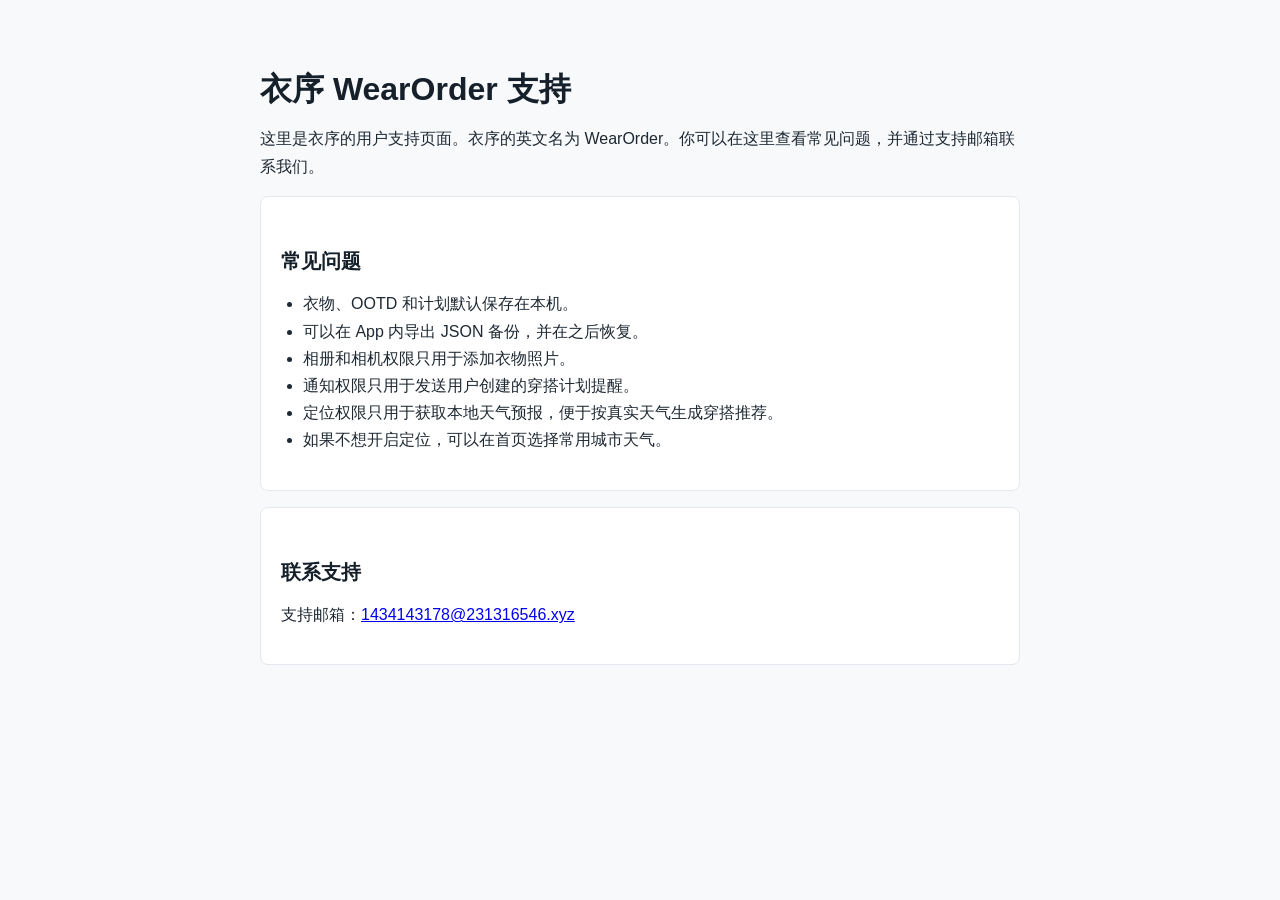
==== docs/support.html @ aa96adb0 "Prepare WearOrder internal TestFlight baseline" ====
<!doctype html>
<html lang="zh-Hans">
<head>
  <meta charset="utf-8">
  <meta name="viewport" content="width=device-width, initial-scale=1">
  <title>衣序 WearOrder 支持</title>
  <style>
    body {
      margin: 0;
      font-family: -apple-system, BlinkMacSystemFont, "Segoe UI", sans-serif;
      color: #1f2933;
      background: #f7f9fb;
      line-height: 1.7;
    }
    main {
      max-width: 760px;
      margin: 0 auto;
      padding: 48px 20px;
    }
    h1, h2 {
      color: #16202a;
      line-height: 1.25;
    }
    h1 {
      font-size: 32px;
      margin-bottom: 8px;
    }
    h2 {
      font-size: 20px;
      margin-top: 32px;
    }
    section {
      background: #ffffff;
      border: 1px solid #e4e9ef;
      border-radius: 8px;
      padding: 20px;
      margin: 16px 0;
    }
    ul {
      padding-left: 22px;
    }
  </style>
</head>
<body>
  <main>
    <h1>衣序 WearOrder 支持</h1>
    <p>这里是衣序的用户支持页面。衣序的英文名为 WearOrder。你可以在这里查看常见问题，并通过支持邮箱联系我们。</p>

    <section>
      <h2>常见问题</h2>
      <ul>
        <li>衣物、OOTD 和计划默认保存在本机。</li>
        <li>可以在 App 内导出 JSON 备份，并在之后恢复。</li>
        <li>相册和相机权限只用于添加衣物照片。</li>
        <li>通知权限只用于发送用户创建的穿搭计划提醒。</li>
        <li>定位权限只用于获取本地天气预报，便于按真实天气生成穿搭推荐。</li>
        <li>如果不想开启定位，可以在首页选择常用城市天气。</li>
      </ul>
    </section>

    <section>
      <h2>联系支持</h2>
      <p>支持邮箱：<a href="mailto:1434143178@231316546.xyz">1434143178@231316546.xyz</a></p>
    </section>
  </main>
</body>
</html>
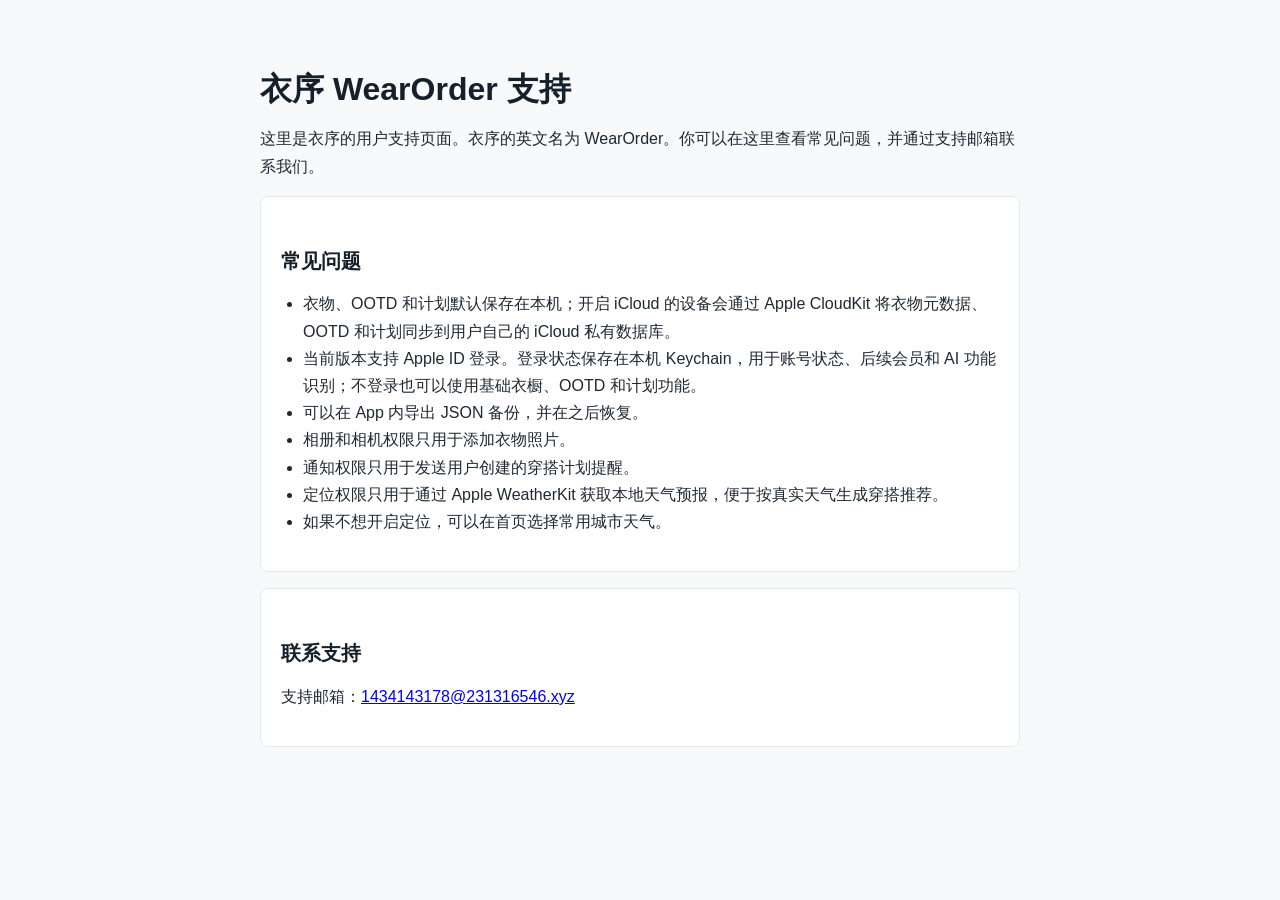
==== commit ea869327: "Update support page sync disclosure Repo: https://github.com/jhb175/wearorder-ios" ====
--- a/docs/support.html
+++ b/docs/support.html
@@ -49,11 +49,12 @@
     <section>
       <h2>常见问题</h2>
       <ul>
-        <li>衣物、OOTD 和计划默认保存在本机。</li>
+        <li>衣物、OOTD 和计划默认保存在本机；开启 iCloud 的设备会通过 Apple CloudKit 将衣物元数据、OOTD 和计划同步到用户自己的 iCloud 私有数据库。</li>
+        <li>当前版本支持 Apple ID 登录。登录状态保存在本机 Keychain，用于账号状态、后续会员和 AI 功能识别；不登录也可以使用基础衣橱、OOTD 和计划功能。</li>
         <li>可以在 App 内导出 JSON 备份，并在之后恢复。</li>
         <li>相册和相机权限只用于添加衣物照片。</li>
         <li>通知权限只用于发送用户创建的穿搭计划提醒。</li>
-        <li>定位权限只用于获取本地天气预报，便于按真实天气生成穿搭推荐。</li>
+        <li>定位权限只用于通过 Apple WeatherKit 获取本地天气预报，便于按真实天气生成穿搭推荐。</li>
         <li>如果不想开启定位，可以在首页选择常用城市天气。</li>
       </ul>
     </section>
